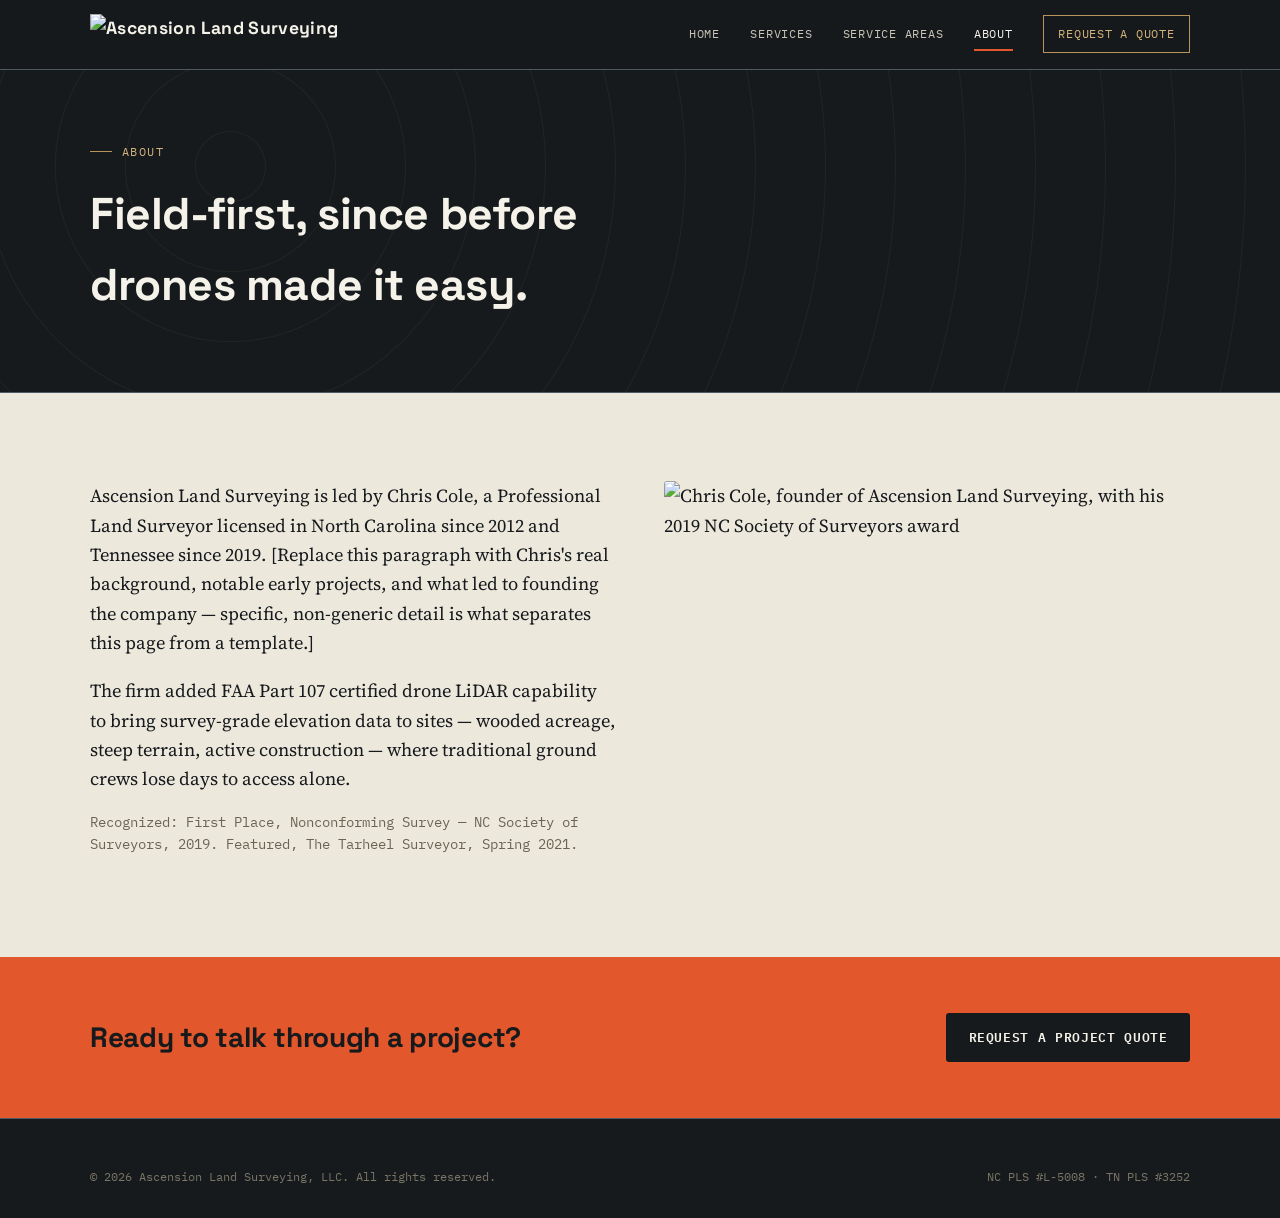
==== about.html @ 2ed3cf15 "Add files via upload" ====
<!DOCTYPE html>
<html lang="en">
<head>
<meta charset="UTF-8">
<meta name="viewport" content="width=device-width, initial-scale=1.0">
<title>About | Ascension Land Surveying</title>
<meta name="description" content="Ascension Land Surveying is a licensed land surveying and drone LiDAR mapping team based in Mocksville, NC, serving North Carolina and Tennessee.">
<link rel="canonical" href="https://www.ascension-landsurveying.com/about.html">
<link rel="preconnect" href="https://fonts.googleapis.com">
<link href="https://fonts.googleapis.com/css2?family=Space+Grotesk:wght@500;600;700&family=Source+Serif+4:ital,opsz,wght@0,8..60,400;0,8..60,600;1,8..60,400&family=IBM+Plex+Mono:wght@400;500;600&display=swap" rel="stylesheet">
<link rel="icon" type="image/png" href="assets/images/favicon.png">
<link rel="stylesheet" href="css/styles.css">
</head>
<body>

<header class="site-header">
  <div class="container nav-row">
    <a href="index.html" class="wordmark">
      <img src="assets/images/logo-square.png" alt="Ascension Land Surveying" class="disk-logo">
    </a>
    <button class="nav-toggle" aria-expanded="false" aria-controls="main-nav">Menu</button>
    <nav class="main-nav" id="main-nav">
      <a href="index.html">Home</a>
      <a href="services.html">Services</a>
      <a href="service-areas.html">Service Areas</a>
      <a href="about.html" aria-current="page">About</a>
      <a href="contact.html" class="nav-cta">Request a Quote</a>
    </nav>
  </div>
</header>

<main>
  <section class="page-hero">
    <div class="topo-field" aria-hidden="true"></div>
    <div class="container">
      <p class="eyebrow-mono">About</p>
      <h1>Field-first, since before drones made it easy.</h1>
    </div>
  </section>

  <section class="section-paper">
    <div class="container contact-grid" style="align-items:start;">
      <div>
        <p>Ascension Land Surveying is led by Chris Cole, a Professional Land Surveyor licensed in North Carolina since 2012 and Tennessee since 2019. [Replace this paragraph with Chris's real background, notable early projects, and what led to founding the company &mdash; specific, non-generic detail is what separates this page from a template.]</p>
        <p>The firm added FAA Part 107 certified drone LiDAR capability to bring survey-grade elevation data to sites &mdash; wooded acreage, steep terrain, active construction &mdash; where traditional ground crews lose days to access alone.</p>
        <p style="font-family:var(--font-mono); font-size:0.85rem; color:#6B6455;">Recognized: First Place, Nonconforming Survey &mdash; NC Society of Surveyors, 2019. Featured, The Tarheel Surveyor, Spring 2021.</p>
      </div>
      <img src="assets/images/chris-with-award.jpg" alt="Chris Cole, founder of Ascension Land Surveying, with his 2019 NC Society of Surveyors award" style="width:100%; border-radius:var(--radius);">
    </div>
  </section>

  <section class="cta-band">
    <div class="container cta-row">
      <h2>Ready to talk through a project?</h2>
      <a href="contact.html" class="btn btn-primary">Request a Project Quote</a>
    </div>
  </section>
</main>

<footer class="site-footer">
  <div class="container">
    <div class="footer-bottom" style="border-top:none; padding-top:0;">
      <span>&copy; 2026 Ascension Land Surveying, LLC. All rights reserved.</span>
      <span>NC PLS #L-5008 &middot; TN PLS #3252</span>
    </div>
  </div>
</footer>

<script src="js/main.js"></script>
</body>
</html>
---- css/styles.css ----
/* ==========================================================================
   Ascension Land Surveying — Design Tokens
   ========================================================================== */
:root{
  --ink: #161A1D;
  --ink-soft: #232A2F;
  --slate: #3E4A52;
  --paper: #EDE8DC;
  --paper-dim: #E2DBC9;
  --line: #4D5A62;
  --orange: #E2572B;
  --orange-dim: #B8441F;
  --brass: #B8935A;
  --brass-bright: #D4B27C;
  --ok-white: #F5F2E9;

  --font-display: "Space Grotesk", "Helvetica Neue", Arial, sans-serif;
  --font-body: "Source Serif 4", Georgia, serif;
  --font-mono: "IBM Plex Mono", "Courier New", monospace;

  --step-8: clamp(2.6rem, 2rem + 2.6vw, 4.6rem);
  --step-6: clamp(1.9rem, 1.5rem + 1.6vw, 2.9rem);
  --step-4: clamp(1.35rem, 1.15rem + 0.8vw, 1.75rem);
  --step-2: clamp(1.05rem, 1rem + 0.2vw, 1.15rem);
  --step-1: 0.95rem;
  --step-0: 0.85rem;

  --container: 1180px;
  --radius: 3px;
}

*, *::before, *::after{ box-sizing: border-box; }
html{ scroll-behavior: smooth; }
body{
  margin: 0;
  background: var(--ink);
  color: var(--ok-white);
  font-family: var(--font-body);
  font-size: var(--step-2);
  line-height: 1.6;
  -webkit-font-smoothing: antialiased;
}
img{ max-width: 100%; display: block; }
a{ color: inherit; }
h1,h2,h3,h4{ font-family: var(--font-display); margin: 0; letter-spacing: -0.01em; }
p{ margin: 0 0 1em; }
.container{ max-width: var(--container); margin-inline: auto; padding-inline: clamp(1.25rem, 4vw, 2.5rem); }

@media (prefers-reduced-motion: reduce){
  *{ animation-duration: 0.001ms !important; animation-iteration-count: 1 !important; transition-duration: 0.001ms !important; scroll-behavior: auto !important; }
}

/* Focus visibility */
a:focus-visible, button:focus-visible, input:focus-visible, textarea:focus-visible{
  outline: 2px solid var(--orange);
  outline-offset: 3px;
}

/* ==========================================================================
   Topographic backdrop (literal to the subject: elevation contour data)
   ========================================================================== */
.topo-field{
  position: absolute; inset: 0;
  background-image: repeating-radial-gradient(circle at 18% 30%, transparent 0, transparent 34px, rgba(184,147,90,0.08) 35px, transparent 36px, transparent 70px);
  pointer-events: none;
}
.topo-field.dense{
  background-image:
    repeating-radial-gradient(circle at 18% 30%, transparent 0, transparent 22px, rgba(184,147,90,0.07) 23px, transparent 24px, transparent 46px),
    repeating-radial-gradient(circle at 82% 70%, transparent 0, transparent 30px, rgba(226,87,43,0.06) 31px, transparent 32px, transparent 60px);
}

/* ==========================================================================
   Header / Nav
   ========================================================================== */
.site-header{
  position: sticky; top: 0; z-index: 50;
  background: rgba(22,26,29,0.92);
  backdrop-filter: blur(8px);
  border-bottom: 1px solid var(--line);
}
.nav-row{
  display: flex; align-items: center; justify-content: space-between;
  padding-block: 0.9rem;
}
.wordmark{
  font-family: var(--font-display);
  font-weight: 700;
  font-size: 1.1rem;
  letter-spacing: 0.02em;
  display: flex; align-items: center; gap: 0.6rem;
  text-decoration: none;
}
.wordmark .disk{ width: 28px; height: 28px; flex-shrink: 0; }
.wordmark .disk-logo{ height: 40px; width: auto; flex-shrink: 0; }
.wordmark .co{ color: var(--brass-bright); font-weight: 400; font-size: 0.7em; letter-spacing: 0.08em; text-transform: uppercase; margin-left: 0.15rem; }

.main-nav{ display: flex; gap: 1.9rem; align-items: center; }
.main-nav a{
  text-decoration: none;
  font-family: var(--font-mono);
  font-size: 0.78rem;
  letter-spacing: 0.06em;
  text-transform: uppercase;
  color: #C9C4B6;
  position: relative;
  padding-block: 0.3rem;
}
.main-nav a:hover, .main-nav a[aria-current="page"]{ color: var(--ok-white); }
.main-nav a[aria-current="page"]::after{
  content: ""; position: absolute; left: 0; right: 0; bottom: -2px; height: 2px; background: var(--orange);
}
.nav-cta{
  font-family: var(--font-mono) !important;
  border: 1px solid var(--brass);
  padding: 0.5rem 0.9rem !important;
  color: var(--brass-bright) !important;
}
.nav-cta:hover{ background: var(--brass); color: var(--ink) !important; }
.nav-toggle{ display: none; }

@media (max-width: 860px){
  .main-nav{
    position: fixed; inset: 60px 0 0 0; background: var(--ink);
    flex-direction: column; align-items: flex-start; padding: 2rem 1.5rem;
    gap: 1.4rem; transform: translateX(100%); transition: transform 0.25s ease;
    overflow-y: auto;
  }
  .main-nav.open{ transform: translateX(0); }
  .nav-toggle{
    display: block; background: none; border: 1px solid var(--line); color: var(--ok-white);
    font-family: var(--font-mono); padding: 0.4rem 0.7rem; border-radius: var(--radius);
  }
}

/* ==========================================================================
   Benchmark disk — signature element
   ========================================================================== */
.disk{
  border-radius: 50%;
  display: grid; place-items: center;
}

/* ==========================================================================
   Hero
   ========================================================================== */
.hero{
  position: relative;
  padding-block: clamp(3.5rem, 8vw, 7rem) clamp(3rem, 6vw, 5rem);
  overflow: hidden;
  border-bottom: 1px solid var(--line);
}
.hero-grid{
  position: relative; z-index: 1;
  display: grid; grid-template-columns: 1.15fr 0.85fr; gap: clamp(2rem, 5vw, 4rem);
  align-items: center;
}
@media (max-width: 900px){ .hero-grid{ grid-template-columns: 1fr; } }

.eyebrow-mono{
  font-family: var(--font-mono); font-size: 0.78rem; letter-spacing: 0.12em; text-transform: uppercase;
  color: var(--brass-bright); margin-bottom: 1rem; display: flex; align-items: center; gap: 0.6rem;
}
.eyebrow-mono::before{ content: ""; width: 22px; height: 1px; background: var(--brass); display: inline-block; }

.hero h1{
  font-size: var(--step-8);
  line-height: 1.04;
  font-weight: 600;
  margin-bottom: 1.1rem;
}
.hero h1 em{ font-style: normal; color: var(--orange); }
.hero .lede{ font-family: var(--font-body); font-size: 1.15rem; color: #D8D3C4; max-width: 46ch; margin-bottom: 1.8rem; }

.hero-actions{ display: flex; gap: 1rem; flex-wrap: wrap; }

.btn{
  font-family: var(--font-mono); font-size: 0.82rem; letter-spacing: 0.05em; text-transform: uppercase;
  text-decoration: none; padding: 0.85rem 1.4rem; border-radius: var(--radius);
  display: inline-flex; align-items: center; gap: 0.5rem; transition: transform 0.15s ease, background 0.15s ease;
}
.btn-primary{ background: var(--orange); color: var(--ink); font-weight: 600; }
.btn-primary:hover{ background: #F0693C; transform: translateY(-1px); }
.btn-ghost{ border: 1px solid var(--line); color: var(--ok-white); }
.btn-ghost:hover{ border-color: var(--brass); color: var(--brass-bright); }

/* Coordinate readout card — literal survey data, not decorative stat block */
.readout{
  position: relative; z-index: 1;
  background: var(--ink-soft); border: 1px solid var(--line); border-radius: var(--radius);
  padding: 1.6rem 1.7rem;
  font-family: var(--font-mono);
}
.readout-head{ display: flex; justify-content: space-between; align-items: center; margin-bottom: 1.1rem; padding-bottom: 0.9rem; border-bottom: 1px dashed var(--line); }
.readout-head span{ font-size: 0.72rem; letter-spacing: 0.08em; text-transform: uppercase; color: #9A9384; }
.readout-dot{ width: 7px; height: 7px; border-radius: 50%; background: var(--orange); display: inline-block; margin-right: 0.4rem; box-shadow: 0 0 0 3px rgba(226,87,43,0.18); }
.readout-row{ display: flex; justify-content: space-between; padding-block: 0.5rem; font-size: 0.85rem; border-bottom: 1px solid rgba(255,255,255,0.05); }
.readout-row:last-child{ border-bottom: none; }
.readout-row .k{ color: #9A9384; }
.readout-row .v{ color: var(--ok-white); }

/* ==========================================================================
   Section rhythm
   ========================================================================== */
section{ padding-block: clamp(3rem, 7vw, 5.5rem); }
.section-paper{ background: var(--paper); color: var(--ink); }
.section-head{ max-width: 62ch; margin-bottom: 2.6rem; }
.section-head h2{ font-size: var(--step-6); font-weight: 600; margin-bottom: 0.7rem; }
.section-paper .eyebrow-mono{ color: var(--orange-dim); }
.section-paper .eyebrow-mono::before{ background: var(--orange-dim); }

/* ==========================================================================
   Credentials — benchmark disk row
   ========================================================================== */
.cred-row{
  display: grid; grid-template-columns: repeat(4, 1fr); gap: 1.5rem;
}
@media (max-width: 900px){ .cred-row{ grid-template-columns: repeat(2, 1fr); } }
@media (max-width: 520px){ .cred-row{ grid-template-columns: 1fr; } }
.cred-card{
  border: 1px solid var(--line); border-radius: var(--radius); padding: 1.4rem;
  display: flex; gap: 1rem; align-items: flex-start;
  background: var(--ink-soft);
}
.cred-card .disk{ width: 46px; height: 46px; flex-shrink: 0; }
.cred-card h3{ font-size: 0.95rem; margin-bottom: 0.3rem; }
.cred-card p{ font-size: 0.85rem; color: #B5AF9F; margin: 0; font-family: var(--font-mono); }

/* ==========================================================================
   Services
   ========================================================================== */
.svc-grid{ display: grid; grid-template-columns: repeat(2, 1fr); gap: 1px; background: var(--line); border: 1px solid var(--line); }
@media (max-width: 760px){ .svc-grid{ grid-template-columns: 1fr; } }
.svc-card{ background: var(--ink); padding: 2rem; }
.section-paper .svc-card{ background: var(--paper); }
.svc-num{ font-family: var(--font-mono); font-size: 0.78rem; color: var(--brass-bright); letter-spacing: 0.08em; }
.section-paper .svc-num{ color: var(--orange-dim); }
.svc-card h3{ font-size: var(--step-4); margin-block: 0.6rem 0.6rem; }
.svc-card p{ color: #C9C4B6; font-size: 0.98rem; }
.section-paper .svc-card p{ color: #3E4A52; }
.svc-card a{ font-family: var(--font-mono); font-size: 0.78rem; text-decoration: none; color: var(--orange); text-transform: uppercase; letter-spacing: 0.05em; }

/* ==========================================================================
   Process — genuine sequence, numbering earns its keep here
   ========================================================================== */
.process-list{ list-style: none; margin: 0; padding: 0; counter-reset: step; }
.process-item{
  counter-increment: step;
  display: grid; grid-template-columns: 90px 1fr; gap: 1.5rem;
  padding-block: 1.6rem; border-top: 1px solid var(--line);
}
.process-item:last-child{ border-bottom: 1px solid var(--line); }
.process-item::before{
  content: counter(step, decimal-leading-zero);
  font-family: var(--font-mono); font-size: 1.6rem; color: var(--brass);
}
.process-item h3{ font-size: 1.05rem; margin-bottom: 0.3rem; }
.process-item p{ margin: 0; color: #C9C4B6; font-size: 0.95rem; max-width: 60ch; }

/* ==========================================================================
   Service areas (state-level only — deliberately not per-city clones)
   ========================================================================== */
.area-grid{ display: grid; grid-template-columns: 1fr 1fr; gap: 2px; background: var(--line); border: 1px solid var(--line); }
@media (max-width: 760px){ .area-grid{ grid-template-columns: 1fr; } }
.area-grid-6{ grid-template-columns: repeat(3, 1fr); }
@media (max-width: 900px){ .area-grid-6{ grid-template-columns: repeat(2, 1fr); } }
@media (max-width: 560px){ .area-grid-6{ grid-template-columns: 1fr; } }
.area-card{ background: var(--ink-soft); padding: 2.2rem; }
.area-card h3{ font-family: var(--font-mono); font-size: 1rem; letter-spacing: 0.06em; text-transform: uppercase; color: var(--brass-bright); margin-bottom: 1rem; }
.area-card ul{ margin: 1rem 0 0; padding-left: 1.1rem; color: #C9C4B6; font-size: 0.92rem; }
.area-card li{ margin-bottom: 0.4rem; }

/* ==========================================================================
   Reviews
   ========================================================================== */
.review-grid{ display: grid; grid-template-columns: repeat(3, 1fr); gap: 1.5rem; }
@media (max-width: 900px){ .review-grid{ grid-template-columns: 1fr; } }
.review-card{ border: 1px solid var(--paper-dim); border-radius: var(--radius); padding: 1.5rem; background: var(--ok-white); }
.review-stars{ font-family: var(--font-mono); color: var(--orange-dim); font-size: 0.85rem; margin-bottom: 0.8rem; letter-spacing: 0.15em; }
.review-card p{ font-size: 0.95rem; color: #232A2F; }
.review-attr{ font-family: var(--font-mono); font-size: 0.78rem; color: #6B6455; margin-top: 1rem; }

/* ==========================================================================
   CTA band
   ========================================================================== */
.cta-band{
  background: var(--orange);
  color: var(--ink);
  padding-block: clamp(2.5rem, 5vw, 3.5rem);
}
.cta-row{ display: flex; align-items: center; justify-content: space-between; gap: 2rem; flex-wrap: wrap; }
.cta-row h2{ font-size: var(--step-4); max-width: 34ch; }
.cta-band .btn-primary{ background: var(--ink); color: var(--ok-white); }
.cta-band .btn-primary:hover{ background: #0d1012; }

/* ==========================================================================
   Footer
   ========================================================================== */
.site-footer{ border-top: 1px solid var(--line); padding-block: 3rem 2rem; }
.footer-grid{ display: grid; grid-template-columns: 1.4fr 1fr 1fr 1fr; gap: 2rem; margin-bottom: 2.5rem; }
@media (max-width: 760px){ .footer-grid{ grid-template-columns: 1fr 1fr; } }
.footer-col h4{ font-family: var(--font-mono); font-size: 0.75rem; text-transform: uppercase; letter-spacing: 0.08em; color: var(--brass-bright); margin-bottom: 0.9rem; }
.footer-col a{ display: block; text-decoration: none; color: #C9C4B6; font-size: 0.88rem; margin-bottom: 0.55rem; }
.footer-col a:hover{ color: var(--ok-white); }
.footer-bottom{ display: flex; justify-content: space-between; flex-wrap: wrap; gap: 0.8rem; font-family: var(--font-mono); font-size: 0.75rem; color: #7A7566; border-top: 1px solid var(--line); padding-top: 1.4rem; }

/* ==========================================================================
   Inner page hero (services / areas / contact)
   ========================================================================== */
.page-hero{ padding-block: clamp(2.8rem, 6vw, 4.5rem); border-bottom: 1px solid var(--line); position: relative; overflow: hidden; }
.page-hero h1{ font-size: var(--step-6); max-width: 22ch; }
.page-hero .lede{ max-width: 60ch; color: #C9C4B6; margin-top: 0.8rem; }

/* Contact form */
.contact-grid{ display: grid; grid-template-columns: 1fr 1fr; gap: 3rem; }
@media (max-width: 860px){ .contact-grid{ grid-template-columns: 1fr; } }
.field{ margin-bottom: 1.2rem; }
.field label{ display: block; font-family: var(--font-mono); font-size: 0.75rem; text-transform: uppercase; letter-spacing: 0.06em; color: var(--brass-bright); margin-bottom: 0.5rem; }
.field input, .field textarea, .field select{
  width: 100%; background: var(--ink-soft); border: 1px solid var(--line); color: var(--ok-white);
  padding: 0.75rem 0.9rem; border-radius: var(--radius); font-family: var(--font-body); font-size: 0.98rem;
}
.field textarea{ resize: vertical; min-height: 110px; }
.field input:focus, .field textarea:focus, .field select:focus{ border-color: var(--orange); }
.form-note{ font-family: var(--font-mono); font-size: 0.78rem; color: #9A9384; margin-top: 1rem; }

.contact-side{ font-family: var(--font-mono); font-size: 0.9rem; }
.contact-side .disk{ width: 60px; height: 60px; margin-bottom: 1.2rem; }
.contact-side dt{ color: #9A9384; font-size: 0.75rem; text-transform: uppercase; letter-spacing: 0.06em; margin-top: 1.2rem; }
.contact-side dd{ margin: 0.3rem 0 0; color: var(--ok-white); font-size: 1rem; }
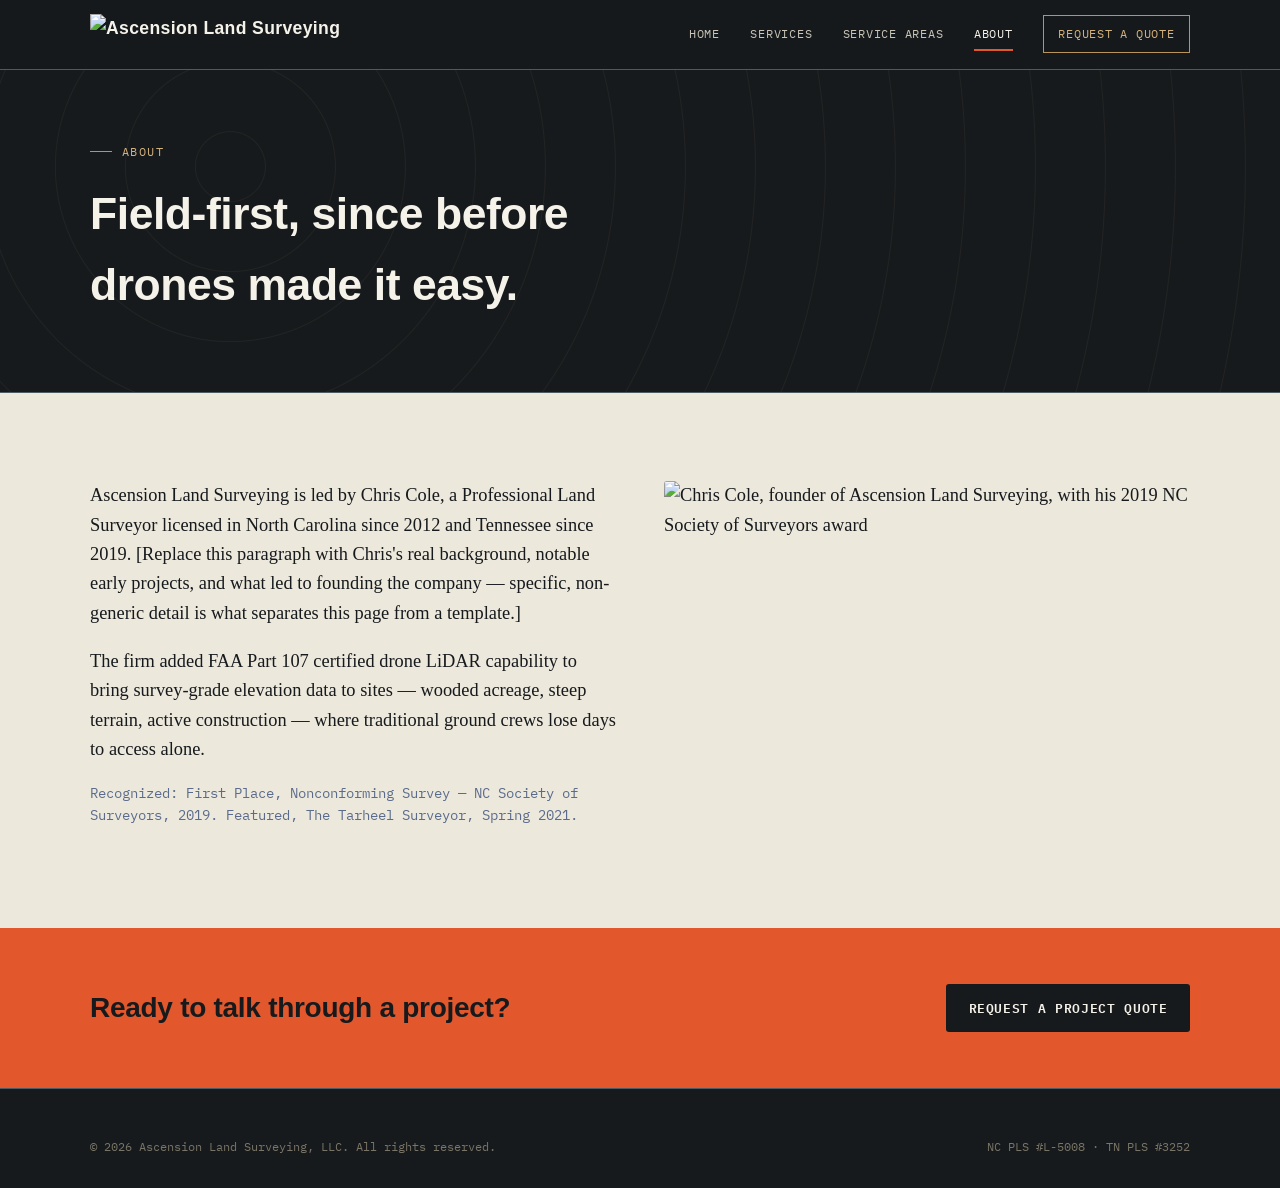
==== commit ab7bc473: "Update font color in about.html" ====
--- a/about.html
+++ b/about.html
@@ -7,7 +7,7 @@
 <meta name="description" content="Ascension Land Surveying is a licensed land surveying and drone LiDAR mapping team based in Mocksville, NC, serving North Carolina and Tennessee.">
 <link rel="canonical" href="https://www.ascension-landsurveying.com/about.html">
 <link rel="preconnect" href="https://fonts.googleapis.com">
-<link href="https://fonts.googleapis.com/css2?family=Space+Grotesk:wght@500;600;700&family=Source+Serif+4:ital,opsz,wght@0,8..60,400;0,8..60,600;1,8..60,400&family=IBM+Plex+Mono:wght@400;500;600&display=swap" rel="stylesheet">
+<link href="https://fonts.googleapis.com/css2?family=Fraunces:ital,opsz,wght@0,9..144,500;0,9..144,600;0,9..144,700;1,9..144,500&family=Inter:wght@400;500;600&family=IBM+Plex+Mono:wght@400;500;600&display=swap" rel="stylesheet">
 <link rel="icon" type="image/png" href="assets/images/favicon.png">
 <link rel="stylesheet" href="css/styles.css">
 </head>
@@ -43,7 +43,7 @@
       <div>
         <p>Ascension Land Surveying is led by Chris Cole, a Professional Land Surveyor licensed in North Carolina since 2012 and Tennessee since 2019. [Replace this paragraph with Chris's real background, notable early projects, and what led to founding the company &mdash; specific, non-generic detail is what separates this page from a template.]</p>
         <p>The firm added FAA Part 107 certified drone LiDAR capability to bring survey-grade elevation data to sites &mdash; wooded acreage, steep terrain, active construction &mdash; where traditional ground crews lose days to access alone.</p>
-        <p style="font-family:var(--font-mono); font-size:0.85rem; color:#6B6455;">Recognized: First Place, Nonconforming Survey &mdash; NC Society of Surveyors, 2019. Featured, The Tarheel Surveyor, Spring 2021.</p>
+        <p style="font-family:var(--font-mono); font-size:0.85rem; color:#5A6B8C;">Recognized: First Place, Nonconforming Survey &mdash; NC Society of Surveyors, 2019. Featured, The Tarheel Surveyor, Spring 2021.</p>
       </div>
       <img src="assets/images/chris-with-award.jpg" alt="Chris Cole, founder of Ascension Land Surveying, with his 2019 NC Society of Surveyors award" style="width:100%; border-radius:var(--radius);">
     </div>
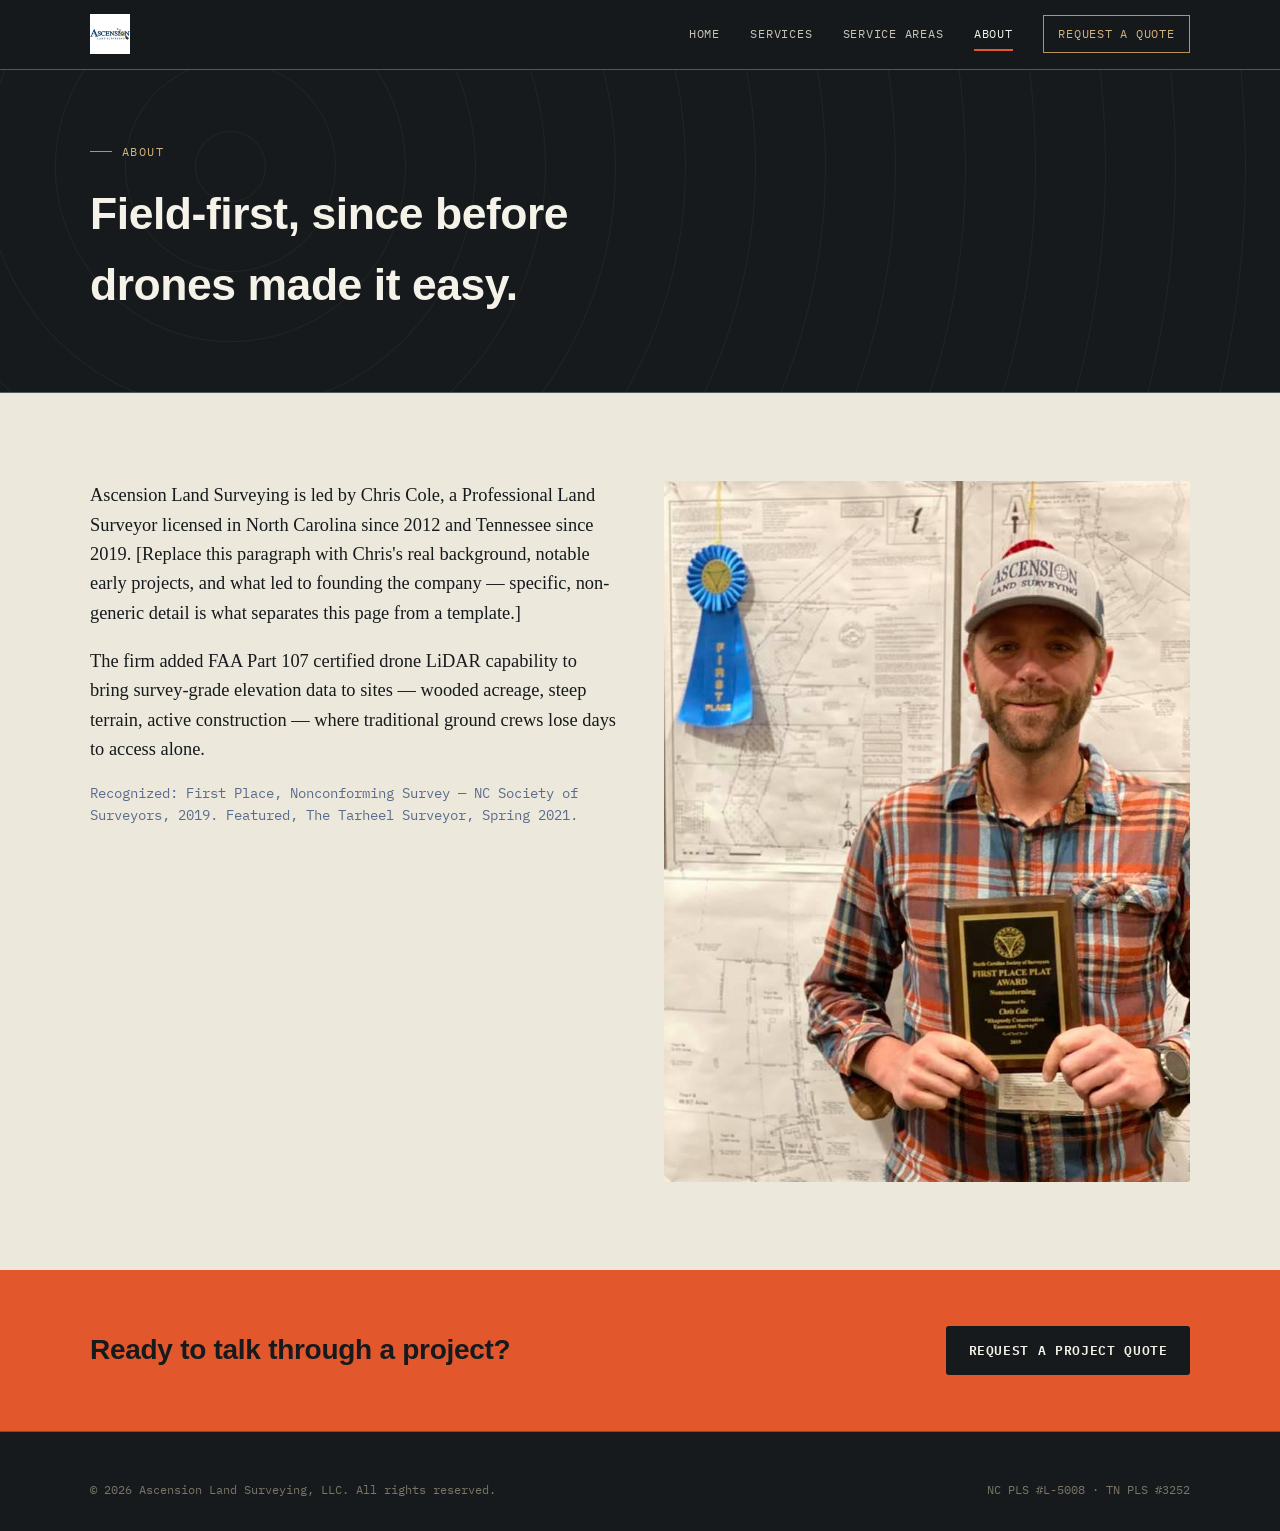
==== commit 72818699: "Update image paths in about.html" ====
--- a/about.html
+++ b/about.html
@@ -8,7 +8,7 @@
 <link rel="canonical" href="https://www.ascension-landsurveying.com/about.html">
 <link rel="preconnect" href="https://fonts.googleapis.com">
 <link href="https://fonts.googleapis.com/css2?family=Fraunces:ital,opsz,wght@0,9..144,500;0,9..144,600;0,9..144,700;1,9..144,500&family=Inter:wght@400;500;600&family=IBM+Plex+Mono:wght@400;500;600&display=swap" rel="stylesheet">
-<link rel="icon" type="image/png" href="assets/images/favicon.png">
+<link rel="icon" type="image/png" href="assets/favicon.png">
 <link rel="stylesheet" href="css/styles.css">
 </head>
 <body>
@@ -16,7 +16,7 @@
 <header class="site-header">
   <div class="container nav-row">
     <a href="index.html" class="wordmark">
-      <img src="assets/images/logo-square.png" alt="Ascension Land Surveying" class="disk-logo">
+      <img src="assets/logo-square.png" alt="Ascension Land Surveying" class="disk-logo">
     </a>
     <button class="nav-toggle" aria-expanded="false" aria-controls="main-nav">Menu</button>
     <nav class="main-nav" id="main-nav">
@@ -45,7 +45,7 @@
         <p>The firm added FAA Part 107 certified drone LiDAR capability to bring survey-grade elevation data to sites &mdash; wooded acreage, steep terrain, active construction &mdash; where traditional ground crews lose days to access alone.</p>
         <p style="font-family:var(--font-mono); font-size:0.85rem; color:#5A6B8C;">Recognized: First Place, Nonconforming Survey &mdash; NC Society of Surveyors, 2019. Featured, The Tarheel Surveyor, Spring 2021.</p>
       </div>
-      <img src="assets/images/chris-with-award.jpg" alt="Chris Cole, founder of Ascension Land Surveying, with his 2019 NC Society of Surveyors award" style="width:100%; border-radius:var(--radius);">
+      <img src="assets/chris-with-award.jpg" alt="Chris Cole, founder of Ascension Land Surveying, with his 2019 NC Society of Surveyors award" style="width:100%; border-radius:var(--radius);">
     </div>
   </section>
 
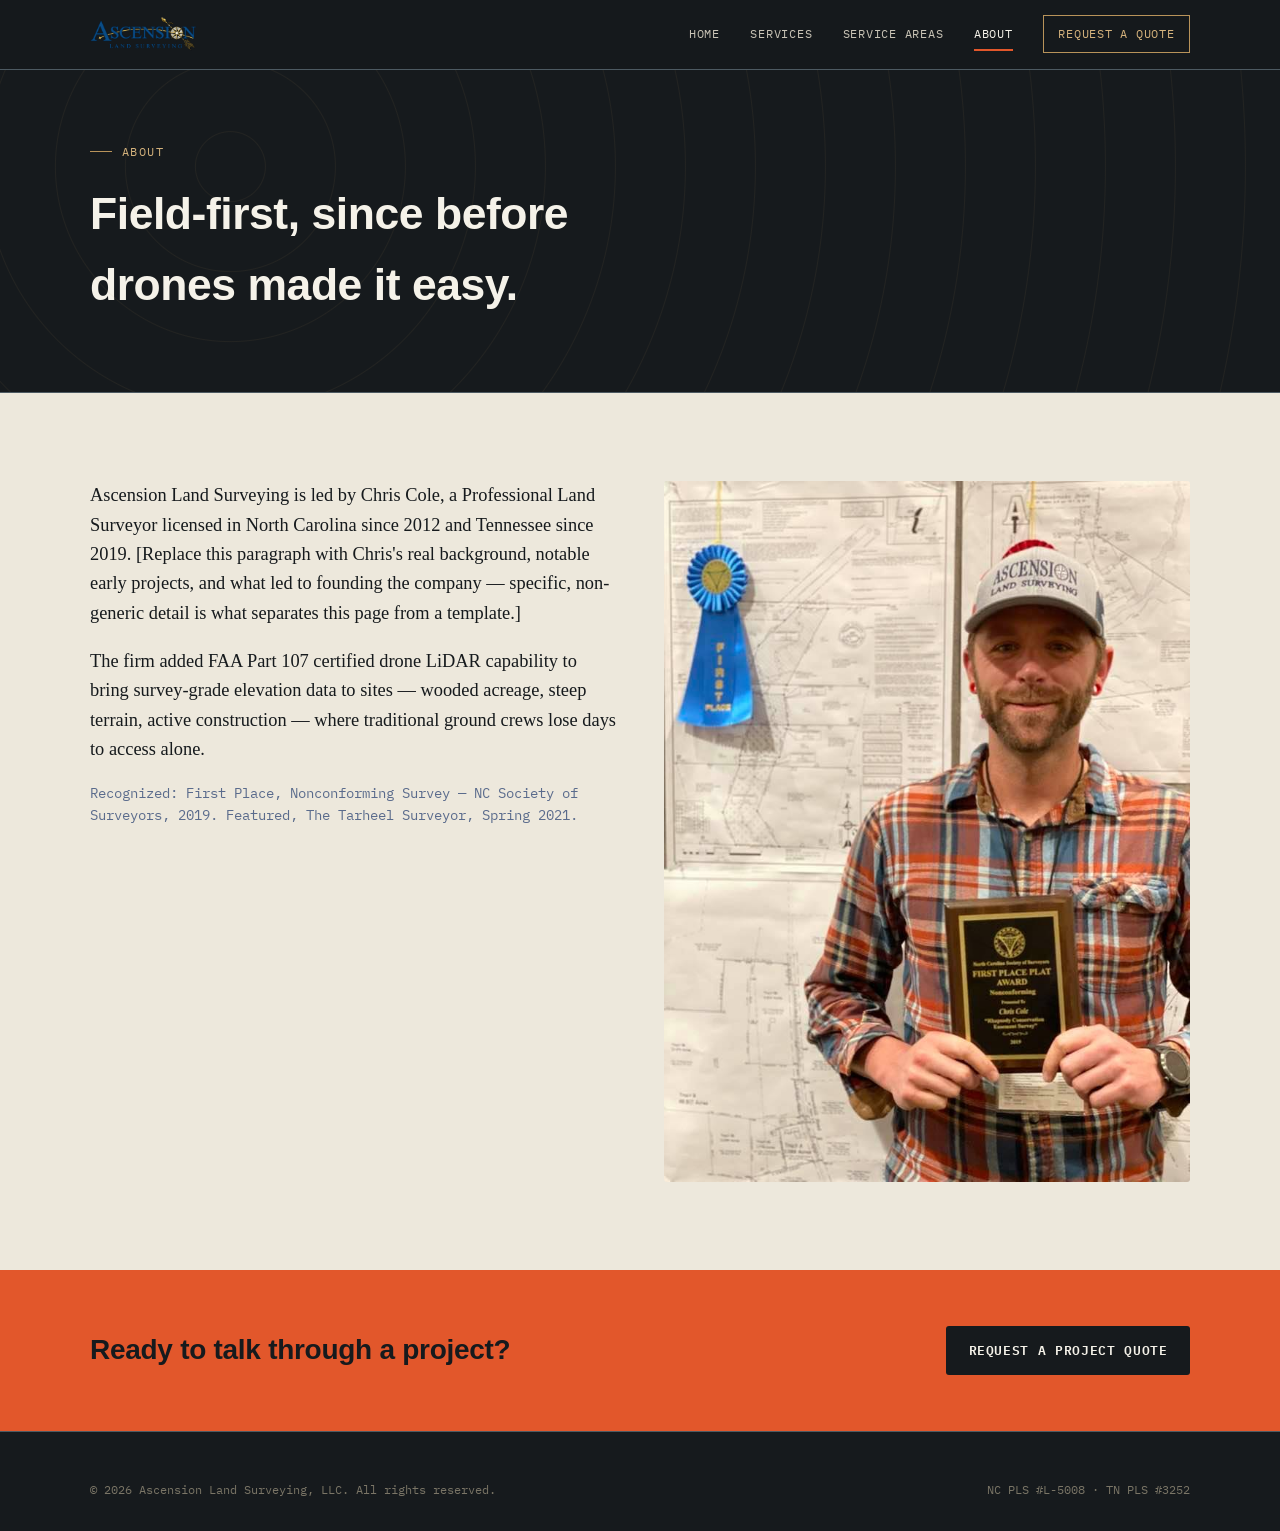
==== commit 13469224: "Update logo image source and fix HTML structure" ====
--- a/about.html
+++ b/about.html
@@ -16,7 +16,7 @@
 <header class="site-header">
   <div class="container nav-row">
     <a href="index.html" class="wordmark">
-      <img src="assets/logo-square.png" alt="Ascension Land Surveying" class="disk-logo">
+      <img src="assets/logo-wide.png" alt="Ascension Land Surveying" class="disk-logo">
     </a>
     <button class="nav-toggle" aria-expanded="false" aria-controls="main-nav">Menu</button>
     <nav class="main-nav" id="main-nav">
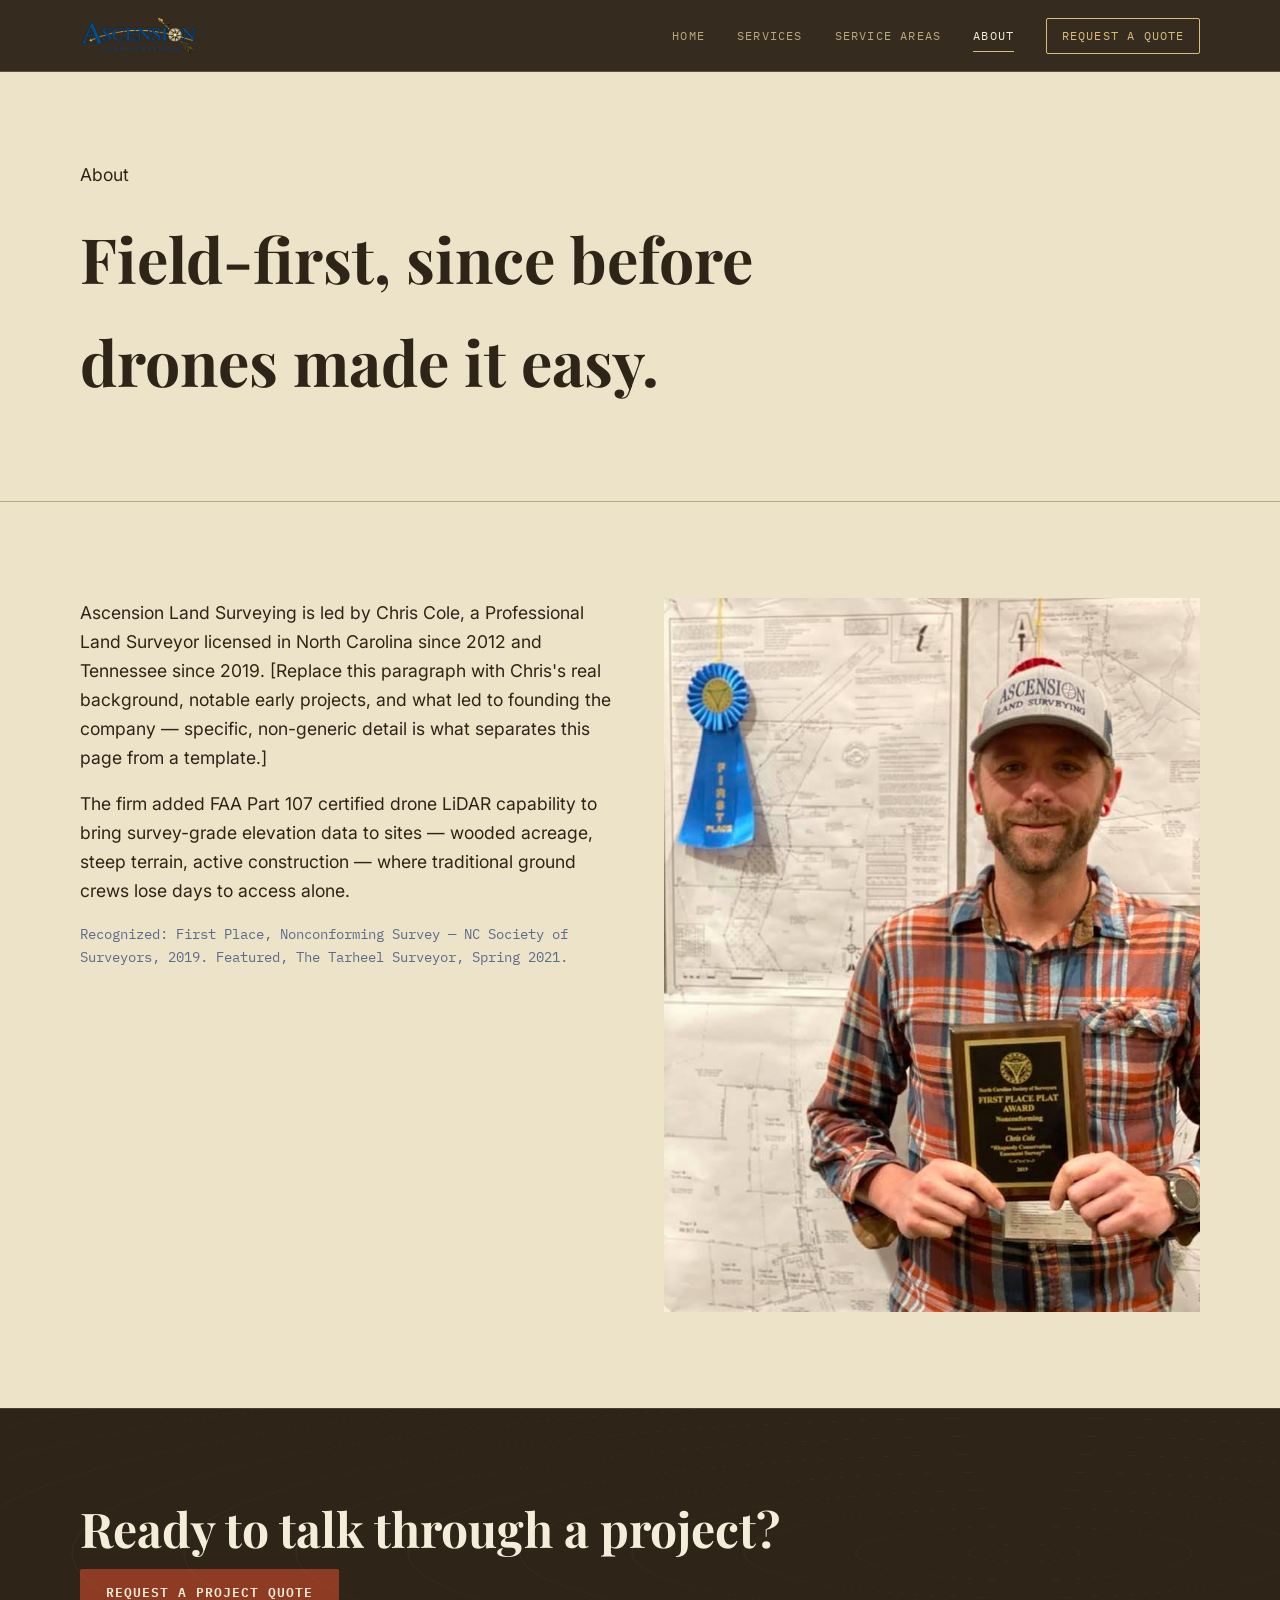
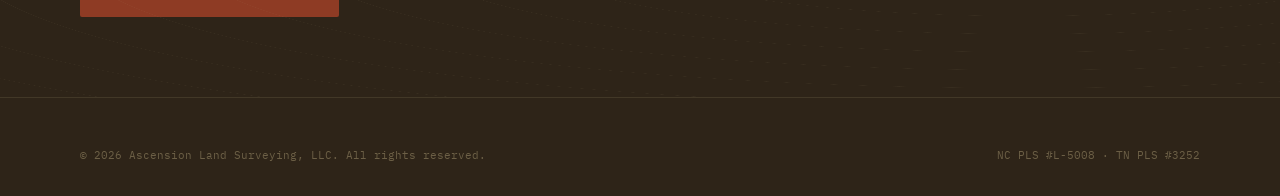
==== commit a7139d46: "Update font link in about.html" ====
--- a/about.html
+++ b/about.html
@@ -7,7 +7,7 @@
 <meta name="description" content="Ascension Land Surveying is a licensed land surveying and drone LiDAR mapping team based in Mocksville, NC, serving North Carolina and Tennessee.">
 <link rel="canonical" href="https://www.ascension-landsurveying.com/about.html">
 <link rel="preconnect" href="https://fonts.googleapis.com">
-<link href="https://fonts.googleapis.com/css2?family=Fraunces:ital,opsz,wght@0,9..144,500;0,9..144,600;0,9..144,700;1,9..144,500&family=Inter:wght@400;500;600&family=IBM+Plex+Mono:wght@400;500;600&display=swap" rel="stylesheet">
+<link href="https://fonts.googleapis.com/css2?family=Playfair+Display:ital,wght@0,600;0,700;1,600;1,700&family=Inter:wght@400;500;600&family=IBM+Plex+Mono:wght@400;500;600&display=swap" rel="stylesheet">
 <link rel="icon" type="image/png" href="assets/favicon.png">
 <link rel="stylesheet" href="css/styles.css">
 </head>
--- a/css/styles.css
+++ b/css/styles.css
@@ -1,330 +1,664 @@
 /* ==========================================================================
-   Ascension Land Surveying — Design Tokens
-   ========================================================================== */
+   Ascension Land Surveying
+   Vintage plat-map × modern LiDAR precision
+   ========================================================================== */
+
+/* Google Fonts updated to Playfair Display + Inter + IBM Plex Mono */
+
 :root{
-  --ink: #161A1D;
-  --ink-soft: #232A2F;
-  --slate: #3E4A52;
-  --paper: #EDE8DC;
-  --paper-dim: #E2DBC9;
-  --line: #4D5A62;
-  --orange: #E2572B;
-  --orange-dim: #B8441F;
-  --brass: #B8935A;
-  --brass-bright: #D4B27C;
-  --ok-white: #F5F2E9;
-
-  --font-display: "Space Grotesk", "Helvetica Neue", Arial, sans-serif;
-  --font-body: "Source Serif 4", Georgia, serif;
-  --font-mono: "IBM Plex Mono", "Courier New", monospace;
-
-  --step-8: clamp(2.6rem, 2rem + 2.6vw, 4.6rem);
-  --step-6: clamp(1.9rem, 1.5rem + 1.6vw, 2.9rem);
+  /* Parchment world (light sections) */
+  --parch:      #EDE3C8;
+  --parch-dim:  #E3D5B2;
+  --parch-deep: #D4C498;
+  --sepia:      #2E2418;
+  --sepia-soft: #3D3122;
+  --sepia-mid:  #5C4A30;
+  --rule:       #B7A87E;
+  --red:        #8E3B24;
+  --red-deep:   #7A3016;
+  --brass:      #8A6D3B;
+  --brass-lt:   #D9BC79;
+  --cream:      #F4EDDA;
+
+  /* LiDAR world (dark sections) */
+  --lidar-bg:   #0E1C1A;
+  --lidar-mid:  #162922;
+  --lidar-cyan: #4AADCC;
+  --lidar-green:#7EC87A;
+  --lidar-hi:   #6DDDEB;
+  --lidar-amber:#C4A85A;
+
+  /* Typography */
+  --font-display: 'Playfair Display', Georgia, serif;
+  --font-body:    'Inter', 'Helvetica Neue', sans-serif;
+  --font-mono:    'IBM Plex Mono', 'Courier New', monospace;
+
+  /* Type scale */
+  --step-9: clamp(3.2rem, 2rem + 5vw, 6.5rem);
+  --step-7: clamp(2.2rem, 1.5rem + 3vw, 4rem);
+  --step-6: clamp(1.9rem, 1.4rem + 2vw, 3rem);
   --step-4: clamp(1.35rem, 1.15rem + 0.8vw, 1.75rem);
-  --step-2: clamp(1.05rem, 1rem + 0.2vw, 1.15rem);
-  --step-1: 0.95rem;
-  --step-0: 0.85rem;
-
-  --container: 1180px;
-  --radius: 3px;
-}
-
+  --step-2: clamp(1rem, 0.95rem + 0.2vw, 1.1rem);
+
+  --container: 1200px;
+  --gap: clamp(1.5rem, 4vw, 3rem);
+  --r: 2px;
+}
+
+/* Base */
 *, *::before, *::after{ box-sizing: border-box; }
 html{ scroll-behavior: smooth; }
 body{
-  margin: 0;
-  background: var(--ink);
-  color: var(--ok-white);
-  font-family: var(--font-body);
-  font-size: var(--step-2);
-  line-height: 1.6;
+  margin: 0; background: var(--parch);
+  color: var(--sepia); font-family: var(--font-body);
+  font-size: var(--step-2); line-height: 1.65;
   -webkit-font-smoothing: antialiased;
 }
 img{ max-width: 100%; display: block; }
 a{ color: inherit; }
-h1,h2,h3,h4{ font-family: var(--font-display); margin: 0; letter-spacing: -0.01em; }
+h1,h2,h3,h4{ font-family: var(--font-display); margin: 0; }
 p{ margin: 0 0 1em; }
-.container{ max-width: var(--container); margin-inline: auto; padding-inline: clamp(1.25rem, 4vw, 2.5rem); }
-
+p:last-child{ margin-bottom: 0; }
+
+.container{
+  max-width: var(--container);
+  margin-inline: auto;
+  padding-inline: clamp(1.25rem, 4vw, 2.5rem);
+}
+
+/* Focus */
+a:focus-visible,button:focus-visible,input:focus-visible,textarea:focus-visible,select:focus-visible{
+  outline: 2px solid var(--red); outline-offset: 3px;
+}
+
+/* Reduced motion */
 @media (prefers-reduced-motion: reduce){
-  *{ animation-duration: 0.001ms !important; animation-iteration-count: 1 !important; transition-duration: 0.001ms !important; scroll-behavior: auto !important; }
-}
-
-/* Focus visibility */
-a:focus-visible, button:focus-visible, input:focus-visible, textarea:focus-visible{
-  outline: 2px solid var(--orange);
-  outline-offset: 3px;
-}
-
-/* ==========================================================================
-   Topographic backdrop (literal to the subject: elevation contour data)
-   ========================================================================== */
-.topo-field{
-  position: absolute; inset: 0;
-  background-image: repeating-radial-gradient(circle at 18% 30%, transparent 0, transparent 34px, rgba(184,147,90,0.08) 35px, transparent 36px, transparent 70px);
-  pointer-events: none;
-}
-.topo-field.dense{
+  *{ animation-duration:0.001ms!important; transition-duration:0.001ms!important; }
+}
+
+/* ==========================================================================
+   Topo-map background textures
+   ========================================================================== */
+.topo-grid{
+  position: absolute; inset: 0; pointer-events: none;
   background-image:
-    repeating-radial-gradient(circle at 18% 30%, transparent 0, transparent 22px, rgba(184,147,90,0.07) 23px, transparent 24px, transparent 46px),
-    repeating-radial-gradient(circle at 82% 70%, transparent 0, transparent 30px, rgba(226,87,43,0.06) 31px, transparent 32px, transparent 60px);
-}
-
-/* ==========================================================================
-   Header / Nav
+    linear-gradient(rgba(183,168,126,0.18) 1px, transparent 1px),
+    linear-gradient(90deg, rgba(183,168,126,0.18) 1px, transparent 1px);
+  background-size: 52px 52px;
+}
+.topo-contours{
+  position: absolute; inset: 0; pointer-events: none;
+  background-image:
+    repeating-radial-gradient(ellipse 80% 60% at 72% 45%, transparent 0, transparent 38px, rgba(183,168,126,0.22) 39px, transparent 40px, transparent 78px),
+    repeating-radial-gradient(ellipse 60% 80% at 28% 60%, transparent 0, transparent 28px, rgba(183,168,126,0.12) 29px, transparent 30px, transparent 58px);
+}
+
+/* ==========================================================================
+   Navigation
    ========================================================================== */
 .site-header{
   position: sticky; top: 0; z-index: 50;
-  background: rgba(22,26,29,0.92);
+  background: rgba(46,36,24,0.96);
   backdrop-filter: blur(8px);
-  border-bottom: 1px solid var(--line);
+  border-bottom: 1px solid rgba(183,168,126,0.3);
 }
 .nav-row{
   display: flex; align-items: center; justify-content: space-between;
-  padding-block: 0.9rem;
+  padding-block: 0.85rem;
 }
 .wordmark{
-  font-family: var(--font-display);
-  font-weight: 700;
-  font-size: 1.1rem;
-  letter-spacing: 0.02em;
-  display: flex; align-items: center; gap: 0.6rem;
   text-decoration: none;
-}
-.wordmark .disk{ width: 28px; height: 28px; flex-shrink: 0; }
-.wordmark .disk-logo{ height: 40px; width: auto; flex-shrink: 0; }
-.wordmark .co{ color: var(--brass-bright); font-weight: 400; font-size: 0.7em; letter-spacing: 0.08em; text-transform: uppercase; margin-left: 0.15rem; }
-
-.main-nav{ display: flex; gap: 1.9rem; align-items: center; }
+  display: flex; align-items: center;
+}
+.disk-logo{ height: 44px; width: auto; }
+
+.main-nav{ display: flex; gap: 2rem; align-items: center; }
 .main-nav a{
   text-decoration: none;
-  font-family: var(--font-mono);
-  font-size: 0.78rem;
-  letter-spacing: 0.06em;
-  text-transform: uppercase;
-  color: #C9C4B6;
-  position: relative;
-  padding-block: 0.3rem;
-}
-.main-nav a:hover, .main-nav a[aria-current="page"]{ color: var(--ok-white); }
+  font-family: var(--font-mono); font-size: 0.75rem;
+  letter-spacing: 0.1em; text-transform: uppercase;
+  color: var(--rule);
+  position: relative; padding-block: 0.3rem;
+  transition: color 0.15s;
+}
+.main-nav a:hover{ color: var(--cream); }
+.main-nav a[aria-current="page"]{ color: var(--cream); }
 .main-nav a[aria-current="page"]::after{
-  content: ""; position: absolute; left: 0; right: 0; bottom: -2px; height: 2px; background: var(--orange);
+  content: ''; position: absolute; left: 0; right: 0; bottom: -2px;
+  height: 1px; background: var(--brass-lt);
 }
 .nav-cta{
-  font-family: var(--font-mono) !important;
-  border: 1px solid var(--brass);
-  padding: 0.5rem 0.9rem !important;
-  color: var(--brass-bright) !important;
-}
-.nav-cta:hover{ background: var(--brass); color: var(--ink) !important; }
+  border: 1px solid var(--brass-lt) !important;
+  color: var(--brass-lt) !important;
+  padding: 0.45rem 0.9rem !important;
+  border-radius: var(--r) !important;
+  transition: background 0.15s, color 0.15s !important;
+}
+.nav-cta:hover{
+  background: var(--brass-lt) !important;
+  color: var(--sepia) !important;
+}
 .nav-toggle{ display: none; }
 
 @media (max-width: 860px){
   .main-nav{
-    position: fixed; inset: 60px 0 0 0; background: var(--ink);
-    flex-direction: column; align-items: flex-start; padding: 2rem 1.5rem;
-    gap: 1.4rem; transform: translateX(100%); transition: transform 0.25s ease;
+    position: fixed; inset: 62px 0 0 0;
+    background: var(--sepia);
+    flex-direction: column; align-items: flex-start;
+    padding: 2rem 1.5rem; gap: 1.4rem;
+    transform: translateX(100%); transition: transform 0.25s ease;
     overflow-y: auto;
   }
   .main-nav.open{ transform: translateX(0); }
   .nav-toggle{
-    display: block; background: none; border: 1px solid var(--line); color: var(--ok-white);
-    font-family: var(--font-mono); padding: 0.4rem 0.7rem; border-radius: var(--radius);
+    display: block; background: none;
+    border: 1px solid var(--rule); color: var(--cream);
+    font-family: var(--font-mono); padding: 0.4rem 0.7rem;
+    border-radius: var(--r); cursor: pointer;
   }
 }
 
 /* ==========================================================================
-   Benchmark disk — signature element
-   ========================================================================== */
-.disk{
-  border-radius: 50%;
-  display: grid; place-items: center;
-}
-
-/* ==========================================================================
-   Hero
+   Shared section utilities
+   ========================================================================== */
+.eyebrow{
+  font-family: var(--font-mono); font-size: 0.72rem;
+  letter-spacing: 0.18em; text-transform: uppercase;
+  color: var(--red); display: flex; align-items: center; gap: 0.6rem;
+  margin-bottom: 1rem;
+}
+.eyebrow::before{ content: ''; width: 28px; height: 1px; background: var(--red); }
+.eyebrow::after { content: ''; width: 28px; height: 1px; background: var(--red); }
+
+.section-parch{ background: var(--parch); color: var(--sepia); }
+.section-parch-dim{ background: var(--parch-dim); color: var(--sepia); }
+.section-dark{ background: var(--lidar-bg); color: var(--cream); }
+
+section{ padding-block: clamp(3.5rem, 8vw, 6rem); }
+
+/* Decorative bearing-notation line (map-style horizontal rule) */
+.bearing-rule{
+  display: flex; align-items: center; gap: 1rem; margin-block: 2rem;
+  font-family: var(--font-mono); font-size: 0.7rem; color: var(--rule);
+  letter-spacing: 0.08em;
+}
+.bearing-rule::before, .bearing-rule::after{
+  content: ''; flex: 1; height: 1px; background: var(--rule);
+}
+
+/* ==========================================================================
+   Buttons
+   ========================================================================== */
+.btn{
+  font-family: var(--font-mono); font-size: 0.8rem;
+  letter-spacing: 0.08em; text-transform: uppercase;
+  text-decoration: none; display: inline-flex;
+  align-items: center; gap: 0.5rem;
+  padding: 0.85rem 1.6rem; border-radius: var(--r);
+  transition: transform 0.15s, background 0.15s, color 0.15s, border-color 0.15s;
+  cursor: pointer; border: none;
+}
+.btn:hover{ transform: translateY(-1px); }
+.btn-primary{ background: var(--red); color: var(--cream); font-weight: 600; }
+.btn-primary:hover{ background: var(--red-deep); }
+.btn-ghost{ border: 1px solid var(--rule); color: var(--sepia); background: transparent; }
+.btn-ghost:hover{ border-color: var(--sepia); }
+.btn-ghost-light{ border: 1px solid var(--rule); color: var(--cream); background: transparent; }
+.btn-ghost-light:hover{ border-color: var(--cream); }
+
+/* ==========================================================================
+   HERO
    ========================================================================== */
 .hero{
+  position: relative; overflow: hidden;
+  min-height: 100dvh; display: flex; align-items: center;
+  background: var(--parch);
+  border-bottom: 1px solid var(--rule);
+}
+.hero > .topo-grid,
+.hero > .topo-contours{ z-index: 0; }
+
+.hero-inner{
+  position: relative; z-index: 1;
+  padding-block: clamp(4rem, 10vw, 8rem);
+  width: 100%;
+}
+.hero-kicker{
+  display: flex; align-items: center; gap: 1.5rem;
+  font-family: var(--font-mono); font-size: 0.7rem;
+  letter-spacing: 0.18em; text-transform: uppercase;
+  color: var(--brass); margin-bottom: 1.5rem;
+}
+.hero-kicker span{ color: var(--rule); }
+
+.hero h1{
+  font-size: var(--step-9);
+  font-weight: 700; line-height: 1.0;
+  letter-spacing: -0.02em;
+  max-width: 18ch;
+  color: var(--sepia);
+  margin-bottom: 0.1em;
+}
+.hero h1 em{
+  font-style: italic;
+  color: var(--red);
+}
+.hero-sub{
+  font-family: var(--font-body); font-size: clamp(1rem, 1.5vw, 1.2rem);
+  color: var(--sepia-mid); max-width: 52ch;
+  margin-block: 1.5rem 2.2rem; line-height: 1.65;
+}
+.hero-actions{ display: flex; gap: 1rem; flex-wrap: wrap; }
+
+.hero-legend{
+  margin-top: 3.5rem; padding-top: 1.5rem;
+  border-top: 1px solid var(--rule);
+  display: grid; grid-template-columns: repeat(3,1fr);
+  gap: 1.5rem;
+}
+@media (max-width: 700px){ .hero-legend{ grid-template-columns: 1fr; gap: 0.8rem; } }
+
+.legend-item{ font-family: var(--font-mono); font-size: 0.72rem; color: var(--brass); letter-spacing: 0.06em; }
+.legend-item strong{ display: block; color: var(--sepia); font-size: 0.82rem; margin-bottom: 0.15rem; }
+
+.hero-scroll-hint{
+  position: absolute; bottom: 2rem; left: 50%;
+  transform: translateX(-50%);
+  font-family: var(--font-mono); font-size: 0.65rem;
+  letter-spacing: 0.18em; text-transform: uppercase;
+  color: var(--rule); z-index: 2;
+  display: flex; flex-direction: column; align-items: center; gap: 0.5rem;
+}
+.scroll-arrow{
+  width: 1px; height: 40px; background: var(--rule);
+  animation: scroll-pulse 2s ease-in-out infinite;
+}
+@keyframes scroll-pulse{
+  0%,100%{ opacity: 0.4; transform: scaleY(1); }
+  50%{ opacity: 1; transform: scaleY(1.3); }
+}
+
+/* ==========================================================================
+   Credential strip (dark band)
+   ========================================================================== */
+.cred-strip{
+  background: var(--sepia);
+  border-top: 1px solid rgba(183,168,126,0.2);
+  border-bottom: 1px solid rgba(183,168,126,0.2);
+  padding-block: 0;
+  overflow: hidden;
+}
+.cred-strip-inner{
+  display: flex; gap: 0;
+  font-family: var(--font-mono); font-size: 0.72rem;
+  letter-spacing: 0.1em; text-transform: uppercase;
+}
+.cred-item{
+  flex: 1; padding: 1.1rem 1.5rem;
+  display: flex; flex-direction: column; gap: 0.2rem;
+  border-right: 1px solid rgba(183,168,126,0.15);
+  color: var(--rule);
+}
+.cred-item:last-child{ border-right: none; }
+.cred-item strong{ color: var(--brass-lt); font-size: 0.82rem; }
+@media (max-width: 760px){
+  .cred-strip-inner{ flex-direction: column; }
+  .cred-item{ border-right: none; border-bottom: 1px solid rgba(183,168,126,0.15); }
+}
+
+/* ==========================================================================
+   Services (map-legend style)
+   ========================================================================== */
+.svc-grid{
+  display: grid; grid-template-columns: 1fr 1fr;
+  gap: 1px; background: var(--rule);
+  border: 1px solid var(--rule); margin-top: 2.5rem;
+}
+@media (max-width: 700px){ .svc-grid{ grid-template-columns: 1fr; } }
+
+.svc-card{
+  background: var(--parch); padding: 2.2rem;
+  display: flex; flex-direction: column; gap: 0.8rem;
+}
+.svc-card-dark{ background: var(--parch-dim); }
+.svc-symbol{
+  font-family: var(--font-mono); font-size: 0.68rem;
+  letter-spacing: 0.12em; text-transform: uppercase;
+  color: var(--red); padding: 0.3rem 0.6rem;
+  border: 1px solid var(--red); display: inline-block;
+  width: fit-content;
+}
+.svc-card h3{
+  font-size: var(--step-4); font-weight: 700;
+  color: var(--sepia); line-height: 1.2;
+}
+.svc-card p{ color: var(--sepia-mid); font-size: 0.95rem; }
+.svc-card a{
+  font-family: var(--font-mono); font-size: 0.72rem;
+  letter-spacing: 0.08em; text-transform: uppercase;
+  color: var(--red); text-decoration: none; margin-top: auto;
+}
+.svc-card a:hover{ color: var(--red-deep); }
+
+/* ==========================================================================
+   LiDAR showcase (dark, tech, dramatic)
+   ========================================================================== */
+.lidar-section{
+  background: var(--lidar-bg);
+  color: var(--cream);
+  position: relative; overflow: hidden;
+  padding-block: clamp(4rem, 10vw, 7rem);
+}
+.lidar-grid-bg{
+  position: absolute; inset: 0; pointer-events: none;
+  background-image:
+    linear-gradient(rgba(74,173,204,0.06) 1px, transparent 1px),
+    linear-gradient(90deg, rgba(74,173,204,0.06) 1px, transparent 1px);
+  background-size: 60px 60px;
+}
+.lidar-inner{
+  position: relative; z-index: 1;
+  display: grid; grid-template-columns: 1fr 1fr; gap: var(--gap);
+  align-items: center;
+}
+@media (max-width: 860px){ .lidar-inner{ grid-template-columns: 1fr; } }
+
+.lidar-text .eyebrow{ color: var(--lidar-cyan); }
+.lidar-text .eyebrow::before,.lidar-text .eyebrow::after{ background: var(--lidar-cyan); }
+
+.lidar-text h2{
+  font-size: var(--step-7);
+  color: var(--cream); line-height: 1.05;
+  margin-bottom: 1rem;
+}
+.lidar-text h2 em{ font-style: italic; color: var(--lidar-cyan); }
+.lidar-text p{ color: rgba(244,237,218,0.72); max-width: 44ch; }
+
+.lidar-stats{
+  display: grid; grid-template-columns: 1fr 1fr; gap: 1px;
+  background: rgba(74,173,204,0.15); margin-top: 2rem;
+  border: 1px solid rgba(74,173,204,0.15);
+}
+.stat-cell{
+  background: var(--lidar-bg);
+  padding: 1.2rem; font-family: var(--font-mono);
+}
+.stat-cell .num{
+  font-size: clamp(1.8rem, 3vw, 2.6rem);
+  color: var(--lidar-cyan); display: block;
+  line-height: 1; margin-bottom: 0.3rem;
+}
+.stat-cell .label{
+  font-size: 0.68rem; letter-spacing: 0.12em;
+  text-transform: uppercase; color: rgba(244,237,218,0.5);
+}
+
+.point-cloud-wrap{
   position: relative;
-  padding-block: clamp(3.5rem, 8vw, 7rem) clamp(3rem, 6vw, 5rem);
-  overflow: hidden;
-  border-bottom: 1px solid var(--line);
-}
-.hero-grid{
-  position: relative; z-index: 1;
-  display: grid; grid-template-columns: 1.15fr 0.85fr; gap: clamp(2rem, 5vw, 4rem);
-  align-items: center;
-}
-@media (max-width: 900px){ .hero-grid{ grid-template-columns: 1fr; } }
-
-.eyebrow-mono{
-  font-family: var(--font-mono); font-size: 0.78rem; letter-spacing: 0.12em; text-transform: uppercase;
-  color: var(--brass-bright); margin-bottom: 1rem; display: flex; align-items: center; gap: 0.6rem;
-}
-.eyebrow-mono::before{ content: ""; width: 22px; height: 1px; background: var(--brass); display: inline-block; }
-
-.hero h1{
-  font-size: var(--step-8);
-  line-height: 1.04;
-  font-weight: 600;
-  margin-bottom: 1.1rem;
-}
-.hero h1 em{ font-style: normal; color: var(--orange); }
-.hero .lede{ font-family: var(--font-body); font-size: 1.15rem; color: #D8D3C4; max-width: 46ch; margin-bottom: 1.8rem; }
-
-.hero-actions{ display: flex; gap: 1rem; flex-wrap: wrap; }
-
-.btn{
-  font-family: var(--font-mono); font-size: 0.82rem; letter-spacing: 0.05em; text-transform: uppercase;
-  text-decoration: none; padding: 0.85rem 1.4rem; border-radius: var(--radius);
-  display: inline-flex; align-items: center; gap: 0.5rem; transition: transform 0.15s ease, background 0.15s ease;
-}
-.btn-primary{ background: var(--orange); color: var(--ink); font-weight: 600; }
-.btn-primary:hover{ background: #F0693C; transform: translateY(-1px); }
-.btn-ghost{ border: 1px solid var(--line); color: var(--ok-white); }
-.btn-ghost:hover{ border-color: var(--brass); color: var(--brass-bright); }
-
-/* Coordinate readout card — literal survey data, not decorative stat block */
-.readout{
-  position: relative; z-index: 1;
-  background: var(--ink-soft); border: 1px solid var(--line); border-radius: var(--radius);
-  padding: 1.6rem 1.7rem;
-  font-family: var(--font-mono);
-}
-.readout-head{ display: flex; justify-content: space-between; align-items: center; margin-bottom: 1.1rem; padding-bottom: 0.9rem; border-bottom: 1px dashed var(--line); }
-.readout-head span{ font-size: 0.72rem; letter-spacing: 0.08em; text-transform: uppercase; color: #9A9384; }
-.readout-dot{ width: 7px; height: 7px; border-radius: 50%; background: var(--orange); display: inline-block; margin-right: 0.4rem; box-shadow: 0 0 0 3px rgba(226,87,43,0.18); }
-.readout-row{ display: flex; justify-content: space-between; padding-block: 0.5rem; font-size: 0.85rem; border-bottom: 1px solid rgba(255,255,255,0.05); }
-.readout-row:last-child{ border-bottom: none; }
-.readout-row .k{ color: #9A9384; }
-.readout-row .v{ color: var(--ok-white); }
-
-/* ==========================================================================
-   Section rhythm
-   ========================================================================== */
-section{ padding-block: clamp(3rem, 7vw, 5.5rem); }
-.section-paper{ background: var(--paper); color: var(--ink); }
-.section-head{ max-width: 62ch; margin-bottom: 2.6rem; }
-.section-head h2{ font-size: var(--step-6); font-weight: 600; margin-bottom: 0.7rem; }
-.section-paper .eyebrow-mono{ color: var(--orange-dim); }
-.section-paper .eyebrow-mono::before{ background: var(--orange-dim); }
-
-/* ==========================================================================
-   Credentials — benchmark disk row
-   ========================================================================== */
-.cred-row{
-  display: grid; grid-template-columns: repeat(4, 1fr); gap: 1.5rem;
-}
-@media (max-width: 900px){ .cred-row{ grid-template-columns: repeat(2, 1fr); } }
-@media (max-width: 520px){ .cred-row{ grid-template-columns: 1fr; } }
-.cred-card{
-  border: 1px solid var(--line); border-radius: var(--radius); padding: 1.4rem;
-  display: flex; gap: 1rem; align-items: flex-start;
-  background: var(--ink-soft);
-}
-.cred-card .disk{ width: 46px; height: 46px; flex-shrink: 0; }
-.cred-card h3{ font-size: 0.95rem; margin-bottom: 0.3rem; }
-.cred-card p{ font-size: 0.85rem; color: #B5AF9F; margin: 0; font-family: var(--font-mono); }
-
-/* ==========================================================================
-   Services
-   ========================================================================== */
-.svc-grid{ display: grid; grid-template-columns: repeat(2, 1fr); gap: 1px; background: var(--line); border: 1px solid var(--line); }
-@media (max-width: 760px){ .svc-grid{ grid-template-columns: 1fr; } }
-.svc-card{ background: var(--ink); padding: 2rem; }
-.section-paper .svc-card{ background: var(--paper); }
-.svc-num{ font-family: var(--font-mono); font-size: 0.78rem; color: var(--brass-bright); letter-spacing: 0.08em; }
-.section-paper .svc-num{ color: var(--orange-dim); }
-.svc-card h3{ font-size: var(--step-4); margin-block: 0.6rem 0.6rem; }
-.svc-card p{ color: #C9C4B6; font-size: 0.98rem; }
-.section-paper .svc-card p{ color: #3E4A52; }
-.svc-card a{ font-family: var(--font-mono); font-size: 0.78rem; text-decoration: none; color: var(--orange); text-transform: uppercase; letter-spacing: 0.05em; }
-
-/* ==========================================================================
-   Process — genuine sequence, numbering earns its keep here
-   ========================================================================== */
-.process-list{ list-style: none; margin: 0; padding: 0; counter-reset: step; }
+}
+.point-cloud-svg{
+  width: 100%; height: auto;
+  filter: drop-shadow(0 0 30px rgba(74,173,204,0.2));
+}
+.scan-line{
+  position: absolute; top: 0; left: 0; right: 0;
+  height: 2px;
+  background: linear-gradient(90deg, transparent, var(--lidar-cyan), transparent);
+  animation: scan 4s ease-in-out infinite;
+  opacity: 0.6;
+}
+@keyframes scan{
+  0%{ top: 5%; opacity: 0; }
+  10%{ opacity: 0.6; }
+  90%{ opacity: 0.6; }
+  100%{ top: 95%; opacity: 0; }
+}
+
+/* ==========================================================================
+   Process timeline
+   ========================================================================== */
+.process-list{ list-style: none; margin: 2rem 0 0; padding: 0; counter-reset: step; }
 .process-item{
   counter-increment: step;
-  display: grid; grid-template-columns: 90px 1fr; gap: 1.5rem;
-  padding-block: 1.6rem; border-top: 1px solid var(--line);
-}
-.process-item:last-child{ border-bottom: 1px solid var(--line); }
+  display: grid; grid-template-columns: 80px 1fr;
+  gap: 1.5rem; padding-block: 2rem;
+  border-top: 1px solid var(--rule);
+}
+.process-item:last-child{ border-bottom: 1px solid var(--rule); }
+.step-num{
+  font-family: var(--font-display); font-size: 2.4rem;
+  font-weight: 700; color: var(--parch-deep);
+  line-height: 1; padding-top: 0.1rem;
+}
 .process-item::before{
   content: counter(step, decimal-leading-zero);
-  font-family: var(--font-mono); font-size: 1.6rem; color: var(--brass);
-}
-.process-item h3{ font-size: 1.05rem; margin-bottom: 0.3rem; }
-.process-item p{ margin: 0; color: #C9C4B6; font-size: 0.95rem; max-width: 60ch; }
-
-/* ==========================================================================
-   Service areas (state-level only — deliberately not per-city clones)
-   ========================================================================== */
-.area-grid{ display: grid; grid-template-columns: 1fr 1fr; gap: 2px; background: var(--line); border: 1px solid var(--line); }
-@media (max-width: 760px){ .area-grid{ grid-template-columns: 1fr; } }
-.area-grid-6{ grid-template-columns: repeat(3, 1fr); }
-@media (max-width: 900px){ .area-grid-6{ grid-template-columns: repeat(2, 1fr); } }
-@media (max-width: 560px){ .area-grid-6{ grid-template-columns: 1fr; } }
-.area-card{ background: var(--ink-soft); padding: 2.2rem; }
-.area-card h3{ font-family: var(--font-mono); font-size: 1rem; letter-spacing: 0.06em; text-transform: uppercase; color: var(--brass-bright); margin-bottom: 1rem; }
-.area-card ul{ margin: 1rem 0 0; padding-left: 1.1rem; color: #C9C4B6; font-size: 0.92rem; }
-.area-card li{ margin-bottom: 0.4rem; }
+  font-family: var(--font-display); font-size: 2.4rem;
+  font-weight: 700; color: var(--parch-deep); line-height: 1;
+  grid-column: 1; grid-row: 1;
+}
+.process-content h3{
+  font-size: var(--step-4); margin-bottom: 0.4rem;
+  color: var(--sepia);
+}
+.process-content p{ color: var(--sepia-mid); font-size: 0.95rem; max-width: 58ch; }
+.process-bearing{
+  font-family: var(--font-mono); font-size: 0.65rem;
+  color: var(--brass); letter-spacing: 0.1em;
+  margin-top: 0.6rem;
+}
+
+/* ==========================================================================
+   Service areas — corridor treatment
+   ========================================================================== */
+.regions-grid{
+  display: grid; grid-template-columns: repeat(5,1fr);
+  gap: 1px; background: var(--rule);
+  border: 1px solid var(--rule); margin-top: 2.5rem;
+}
+@media (max-width: 1000px){ .regions-grid{ grid-template-columns: repeat(3,1fr); } }
+@media (max-width: 600px){ .regions-grid{ grid-template-columns: 1fr 1fr; } }
+
+.region-card{
+  background: var(--parch); padding: 1.6rem 1.4rem;
+  text-decoration: none; color: inherit; display: block;
+  transition: background 0.15s;
+}
+.region-card:hover{ background: var(--parch-dim); }
+.region-num{
+  font-family: var(--font-mono); font-size: 0.65rem;
+  color: var(--brass); letter-spacing: 0.1em;
+  display: block; margin-bottom: 0.6rem;
+}
+.region-card h3{ font-size: 1rem; color: var(--sepia); margin-bottom: 0.4rem; }
+.region-card p{ font-size: 0.82rem; color: var(--sepia-mid); margin: 0; }
+.region-card .go{
+  font-family: var(--font-mono); font-size: 0.68rem;
+  color: var(--red); text-transform: uppercase;
+  letter-spacing: 0.06em; display: block; margin-top: 0.8rem;
+}
+
+/* ==========================================================================
+   Credential badge section
+   ========================================================================== */
+.badge-grid{
+  display: grid; grid-template-columns: repeat(4,1fr);
+  gap: var(--gap); margin-top: 2.5rem;
+}
+@media (max-width: 900px){ .badge-grid{ grid-template-columns: repeat(2,1fr); } }
+@media (max-width: 500px){ .badge-grid{ grid-template-columns: 1fr; } }
+
+.badge-card{
+  background: var(--parch-dim);
+  border: 1px solid var(--rule);
+  padding: 1.8rem 1.4rem;
+  display: flex; flex-direction: column;
+  align-items: flex-start; gap: 0.8rem;
+}
+.badge-card img{ width: 100%; max-width: 130px; height: auto; }
+.badge-card h3{ font-size: 0.95rem; color: var(--sepia); margin: 0; }
+.badge-card p{
+  font-family: var(--font-mono); font-size: 0.75rem;
+  color: var(--brass); margin: 0;
+}
 
 /* ==========================================================================
    Reviews
    ========================================================================== */
-.review-grid{ display: grid; grid-template-columns: repeat(3, 1fr); gap: 1.5rem; }
-@media (max-width: 900px){ .review-grid{ grid-template-columns: 1fr; } }
-.review-card{ border: 1px solid var(--paper-dim); border-radius: var(--radius); padding: 1.5rem; background: var(--ok-white); }
-.review-stars{ font-family: var(--font-mono); color: var(--orange-dim); font-size: 0.85rem; margin-bottom: 0.8rem; letter-spacing: 0.15em; }
-.review-card p{ font-size: 0.95rem; color: #232A2F; }
-.review-attr{ font-family: var(--font-mono); font-size: 0.78rem; color: #6B6455; margin-top: 1rem; }
+.review-grid{
+  display: grid; grid-template-columns: repeat(3,1fr);
+  gap: 1.5rem; margin-top: 2.5rem;
+}
+@media (max-width: 860px){ .review-grid{ grid-template-columns: 1fr; } }
+
+.review-card{
+  background: var(--parch-dim);
+  border: 1px solid var(--rule); padding: 1.8rem;
+}
+.review-stars{ color: var(--red); font-size: 0.85rem; letter-spacing: 0.15em; margin-bottom: 0.8rem; }
+.review-card p{ font-size: 0.95rem; color: var(--sepia); font-style: italic; }
+.review-attr{
+  font-family: var(--font-mono); font-size: 0.7rem;
+  color: var(--brass); margin-top: 1rem; display: block;
+}
+
+/* Recognition section */
+.recognition-grid{
+  display: grid; grid-template-columns: 1fr 1fr;
+  gap: var(--gap); margin-top: 2.5rem;
+}
+@media (max-width: 700px){ .recognition-grid{ grid-template-columns: 1fr; } }
+.recognition-card{
+  border: 1px solid var(--rule);
+}
+.recognition-card img{ width: 100%; height: 260px; object-fit: cover; }
+.recognition-text{ padding: 1.4rem; background: var(--parch-dim); }
+.recognition-text h3{ font-family: var(--font-mono); font-size: 0.78rem; letter-spacing: 0.08em; text-transform: uppercase; color: var(--red); margin-bottom: 0.3rem; }
+.recognition-text p{ font-size: 0.88rem; color: var(--sepia-mid); margin: 0; }
 
 /* ==========================================================================
    CTA band
    ========================================================================== */
 .cta-band{
-  background: var(--orange);
-  color: var(--ink);
-  padding-block: clamp(2.5rem, 5vw, 3.5rem);
-}
-.cta-row{ display: flex; align-items: center; justify-content: space-between; gap: 2rem; flex-wrap: wrap; }
-.cta-row h2{ font-size: var(--step-4); max-width: 34ch; }
-.cta-band .btn-primary{ background: var(--ink); color: var(--ok-white); }
-.cta-band .btn-primary:hover{ background: #0d1012; }
+  background: var(--sepia);
+  border-top: 1px solid rgba(183,168,126,0.2);
+  padding-block: clamp(3rem, 7vw, 5rem);
+  position: relative; overflow: hidden;
+}
+.cta-band::before{
+  content: '';
+  position: absolute; inset: 0;
+  background-image: repeating-radial-gradient(ellipse 70% 50% at 80% 50%, transparent 0, transparent 55px, rgba(183,168,126,0.07) 56px, transparent 57px, transparent 112px);
+}
+.cta-inner{
+  position: relative; z-index: 1;
+  display: flex; align-items: center;
+  justify-content: space-between; gap: 2rem; flex-wrap: wrap;
+}
+.cta-band h2{
+  font-size: var(--step-6); color: var(--cream); max-width: 26ch;
+}
+.cta-band h2 em{ font-style: italic; color: var(--brass-lt); }
 
 /* ==========================================================================
    Footer
    ========================================================================== */
-.site-footer{ border-top: 1px solid var(--line); padding-block: 3rem 2rem; }
-.footer-grid{ display: grid; grid-template-columns: 1.4fr 1fr 1fr 1fr; gap: 2rem; margin-bottom: 2.5rem; }
+.site-footer{
+  background: var(--sepia);
+  border-top: 1px solid rgba(183,168,126,0.15);
+  padding-block: 3rem 2rem;
+}
+.footer-grid{
+  display: grid; grid-template-columns: 1.4fr 1fr 1fr 1fr;
+  gap: 2rem; margin-bottom: 2.5rem;
+}
 @media (max-width: 760px){ .footer-grid{ grid-template-columns: 1fr 1fr; } }
-.footer-col h4{ font-family: var(--font-mono); font-size: 0.75rem; text-transform: uppercase; letter-spacing: 0.08em; color: var(--brass-bright); margin-bottom: 0.9rem; }
-.footer-col a{ display: block; text-decoration: none; color: #C9C4B6; font-size: 0.88rem; margin-bottom: 0.55rem; }
-.footer-col a:hover{ color: var(--ok-white); }
-.footer-bottom{ display: flex; justify-content: space-between; flex-wrap: wrap; gap: 0.8rem; font-family: var(--font-mono); font-size: 0.75rem; color: #7A7566; border-top: 1px solid var(--line); padding-top: 1.4rem; }
-
-/* ==========================================================================
-   Inner page hero (services / areas / contact)
-   ========================================================================== */
-.page-hero{ padding-block: clamp(2.8rem, 6vw, 4.5rem); border-bottom: 1px solid var(--line); position: relative; overflow: hidden; }
-.page-hero h1{ font-size: var(--step-6); max-width: 22ch; }
-.page-hero .lede{ max-width: 60ch; color: #C9C4B6; margin-top: 0.8rem; }
+.footer-col h4{
+  font-family: var(--font-mono); font-size: 0.7rem;
+  text-transform: uppercase; letter-spacing: 0.1em;
+  color: var(--brass-lt); margin-bottom: 0.9rem;
+}
+.footer-col a{
+  display: block; text-decoration: none;
+  color: var(--rule); font-size: 0.88rem; margin-bottom: 0.5rem;
+}
+.footer-col a:hover{ color: var(--cream); }
+.footer-col p{ color: var(--sepia-mid); font-size: 0.85rem; }
+.footer-logo{ height: 36px; width: auto; margin-bottom: 0.9rem; filter: brightness(1.4); }
+.footer-bottom{
+  display: flex; justify-content: space-between; flex-wrap: wrap;
+  gap: 0.8rem; font-family: var(--font-mono); font-size: 0.7rem;
+  color: rgba(183,168,126,0.45);
+  border-top: 1px solid rgba(183,168,126,0.12); padding-top: 1.4rem;
+}
+
+/* ==========================================================================
+   Inner page patterns (services.html, about.html, etc.)
+   ========================================================================== */
+.page-hero{
+  background: var(--parch);
+  padding-block: clamp(3rem,8vw,5.5rem);
+  border-bottom: 1px solid var(--rule);
+  position: relative; overflow: hidden;
+}
+.page-hero h1{ font-size: var(--step-7); max-width: 22ch; color: var(--sepia); }
+.page-hero .lede{ color: var(--sepia-mid); margin-top: 0.8rem; max-width: 58ch; }
 
 /* Contact form */
 .contact-grid{ display: grid; grid-template-columns: 1fr 1fr; gap: 3rem; }
 @media (max-width: 860px){ .contact-grid{ grid-template-columns: 1fr; } }
-.field{ margin-bottom: 1.2rem; }
-.field label{ display: block; font-family: var(--font-mono); font-size: 0.75rem; text-transform: uppercase; letter-spacing: 0.06em; color: var(--brass-bright); margin-bottom: 0.5rem; }
-.field input, .field textarea, .field select{
-  width: 100%; background: var(--ink-soft); border: 1px solid var(--line); color: var(--ok-white);
-  padding: 0.75rem 0.9rem; border-radius: var(--radius); font-family: var(--font-body); font-size: 0.98rem;
-}
+.field{ margin-bottom: 1.1rem; }
+.field label{
+  display: block; font-family: var(--font-mono); font-size: 0.7rem;
+  text-transform: uppercase; letter-spacing: 0.08em;
+  color: var(--brass); margin-bottom: 0.4rem;
+}
+.field input,.field textarea,.field select{
+  width: 100%; background: var(--parch-dim);
+  border: 1px solid var(--rule); color: var(--sepia);
+  padding: 0.75rem 0.9rem; border-radius: var(--r);
+  font-family: var(--font-body); font-size: 0.95rem;
+}
+.field input:focus,.field textarea:focus,.field select:focus{ border-color: var(--red); outline: none; }
 .field textarea{ resize: vertical; min-height: 110px; }
-.field input:focus, .field textarea:focus, .field select:focus{ border-color: var(--orange); }
-.form-note{ font-family: var(--font-mono); font-size: 0.78rem; color: #9A9384; margin-top: 1rem; }
-
-.contact-side{ font-family: var(--font-mono); font-size: 0.9rem; }
-.contact-side .disk{ width: 60px; height: 60px; margin-bottom: 1.2rem; }
-.contact-side dt{ color: #9A9384; font-size: 0.75rem; text-transform: uppercase; letter-spacing: 0.06em; margin-top: 1.2rem; }
-.contact-side dd{ margin: 0.3rem 0 0; color: var(--ok-white); font-size: 1rem; }
+.form-note{ font-family: var(--font-mono); font-size: 0.72rem; color: var(--brass); margin-top: 1rem; }
+
+.contact-side{ font-family: var(--font-mono); }
+.contact-side dt{ color: var(--brass); font-size: 0.7rem; text-transform: uppercase; letter-spacing: 0.08em; margin-top: 1.2rem; }
+.contact-side dd{ margin: 0.3rem 0 0; color: var(--sepia); font-size: 0.95rem; }
+
+/* Area grids (service-areas.html) */
+.area-grid{
+  display: grid; grid-template-columns: 1fr 1fr;
+  gap: 2px; background: var(--rule);
+  border: 1px solid var(--rule); margin-top: 2rem;
+}
+@media (max-width: 700px){ .area-grid{ grid-template-columns: 1fr; } }
+.area-card{ background: var(--parch); padding: 2.2rem; }
+.area-card h3{
+  font-family: var(--font-mono); font-size: 0.9rem;
+  letter-spacing: 0.08em; text-transform: uppercase;
+  color: var(--red); margin-bottom: 0.8rem;
+}
+.area-card ul{ margin: 1rem 0 0; padding-left: 1.1rem; color: var(--sepia-mid); font-size: 0.9rem; }
+.area-card li{ margin-bottom: 0.4rem; }
+.area-grid-6{ grid-template-columns: repeat(3,1fr); }
+@media (max-width: 900px){ .area-grid-6{ grid-template-columns: repeat(2,1fr); } }
+@media (max-width: 560px){ .area-grid-6{ grid-template-columns: 1fr; } }
+
+/* Section head (shared) */
+.section-head{ max-width: 58ch; margin-bottom: 2.5rem; }
+.section-head h2{ font-size: var(--step-6); color: var(--sepia); margin-bottom: 0.5rem; }
+.section-dark .section-head h2{ color: var(--cream); }
+
+/* ==========================================================================
+   Scroll-reveal
+   ========================================================================== */
+[data-reveal]{
+  opacity: 0; transform: translateY(28px);
+  transition: opacity 0.75s ease, transform 0.75s ease;
+}
+[data-reveal].revealed{ opacity: 1; transform: none; }
+[data-reveal-delay="1"]{ transition-delay: 0.12s; }
+[data-reveal-delay="2"]{ transition-delay: 0.24s; }
+[data-reveal-delay="3"]{ transition-delay: 0.36s; }
+[data-reveal-delay="4"]{ transition-delay: 0.48s; }
